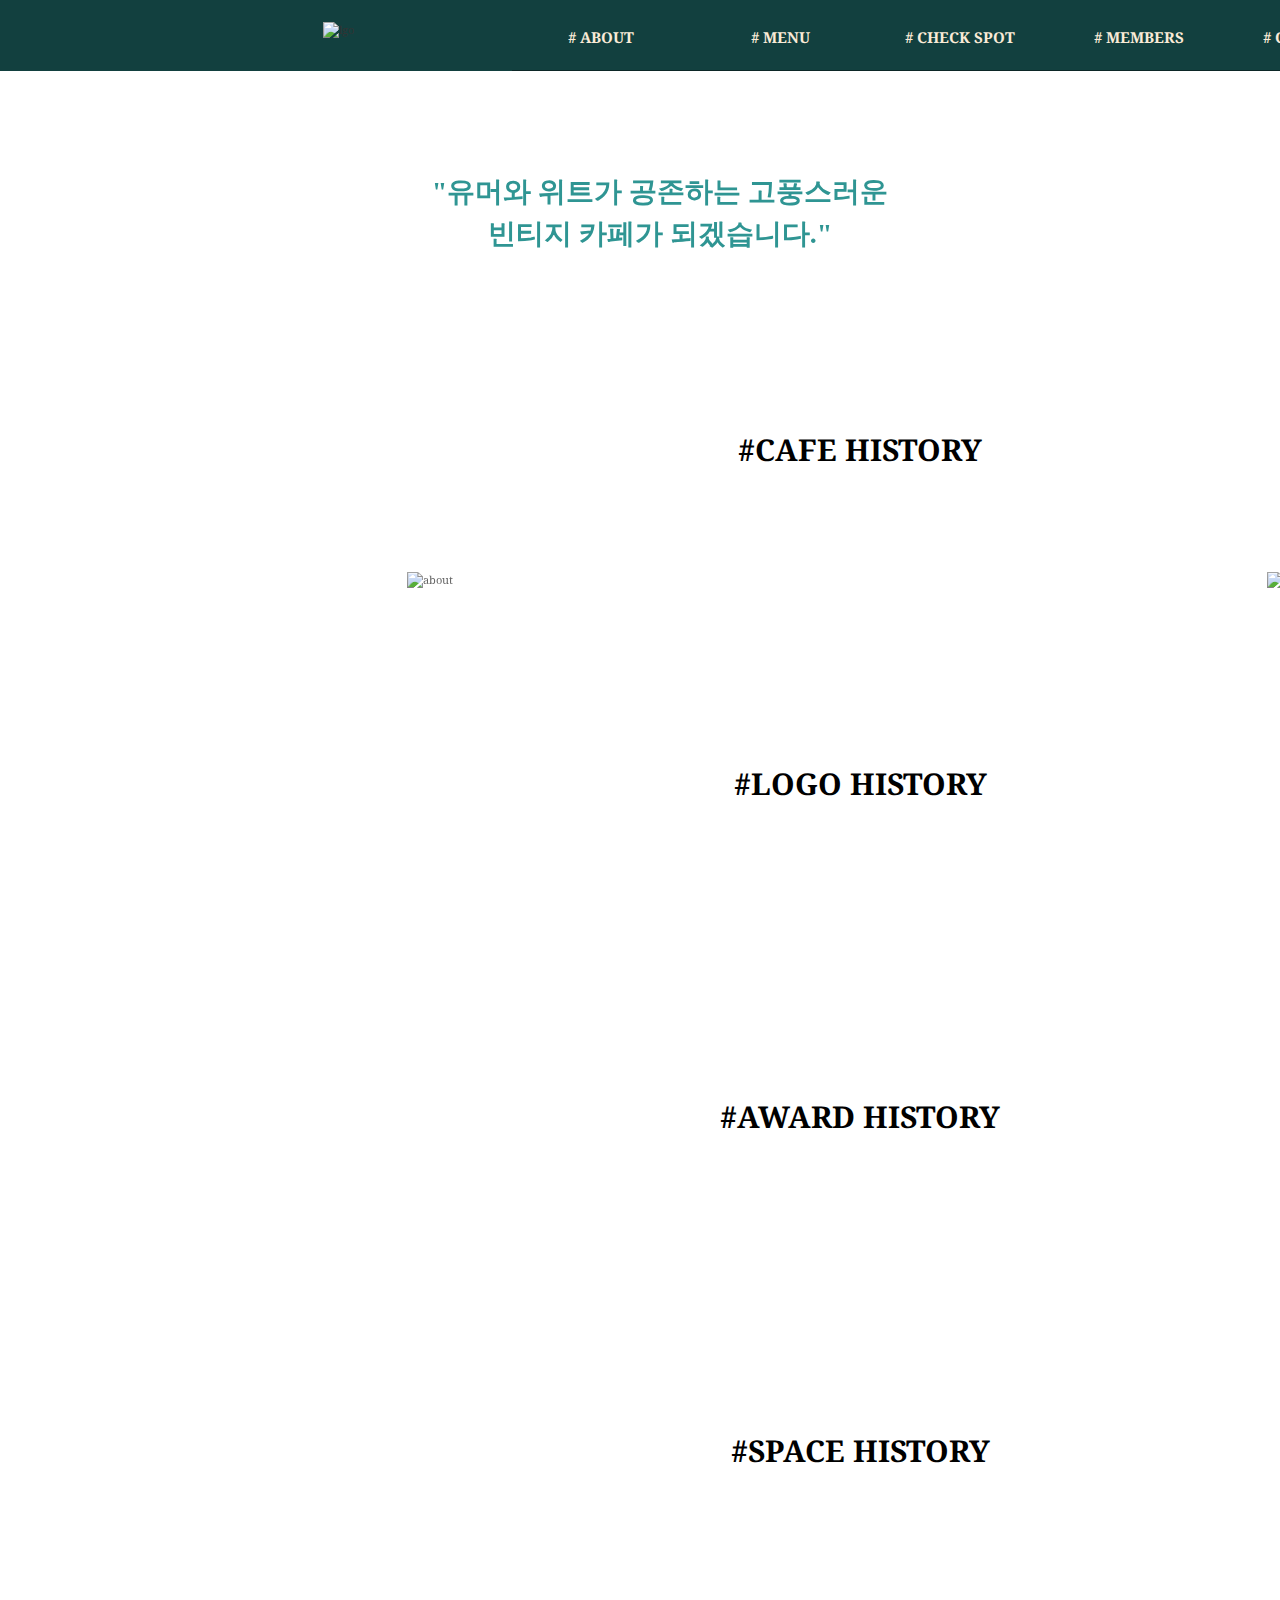
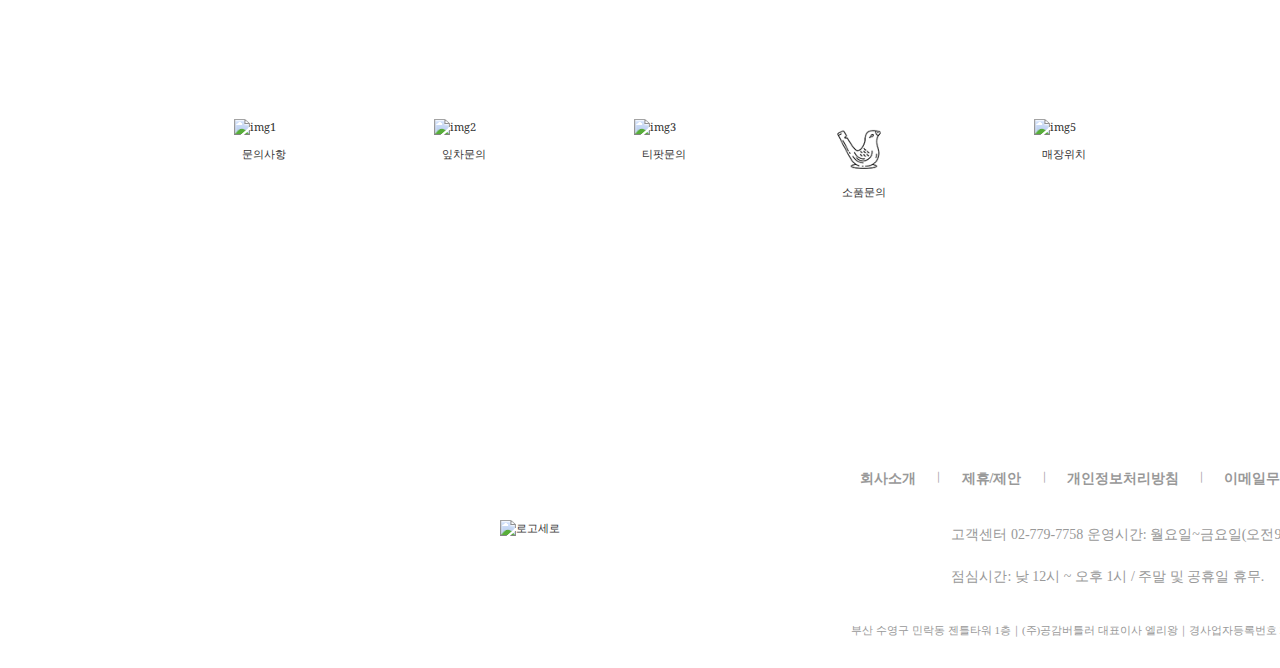
==== about.html @ f3aa339f "Add files via upload" ====
<!DOCTYPE html>
<html lang="en">

<head>
    <meta charset="UTF-8">
    <meta name="viewport" content="width=device-width, initial-scale=1.0">
    <title>CAFE ABOUT</title>
    <link rel="stylesheet" href="./css/about.css">

    <link rel="preconnect" href="https://fonts.googleapis.com">
    <link rel="preconnect" href="https://fonts.gstatic.com" crossorigin>
    <link href="https://fonts.googleapis.com/css2?family=Noto+Serif:ital,wght@0,100..900;1,100..900&display=swap"
        rel="stylesheet">

    <link href="https://cdn.jsdelivr.net/npm/swiper@11/swiper-bundle.min.css" rel="stylesheet">

    <link rel="stylesheet" href="https://cdn.jsdelivr.net/npm/swiper@11/swiper-bundle.min.css" />

    <link href="https://webfontworld.github.io/eulyoo/Eulyoo1945.css" rel="stylesheet">

    <link href="https://webfontworld.github.io/Noto/NotoSansKR.css" rel="stylesheet">
    <link href="https://unpkg.com/aos@2.3.1/dist/aos.css" rel="stylesheet">
    <link href="https://cdn.jsdelivr.net/npm/swiper@11/swiper-bundle.min.css" rel="stylesheet" />

    <link rel="stylesheet" href="path/to/sakura.min.css">
    <link rel="stylesheet" href="./css/sakura.css">
    <link href="aos.css" rel="stylesheet">

</head>

<header>
    <div class="top_bg">
        <div class="nav_bg">
            <a href="./index.html" class="logo_hori"><img src="./img/logo_hori.png" alt="lgo"></a>
            <ul class="nav">
                <li> <a href="./about.html"><b># ABOUT</b><span># 카페소개</span></a>
                    <ul class="sub">
                        <li><a href="./about.html">Cafe History</a></li>
                        <li><a href="./about.html">로고이야기</a></li>
                        <li><a href="./about.html">공간이야기</a></li>
                        <li><a href="./about.html">수상어워드</a></li>
                    </ul>
                </li>

                <li><a href="./menu.html"><b># MENU</b><span># 메뉴소개</span></a>
                    <ul class="sub">
                        <li><a href="./menu.html">Black Tea Type</a></li>
                        <li><a href="./menu.html">블랙 밀크티</a></li>
                        <li><a href="./menu.html">홍차 & 커피</a></li>
                        <li><a href="./menu.html">곁들임 디저트</a></li>
                    </ul>
                </li>

                <li><a href="./checkspot.html"><b># CHECK SPOT</b><span># 오늘 기분은?</span></a>
                    <ul class="sub">
                        <li><a href="./checkspot.html">Condition Check</a></li>
                        <li><a href="./checkspot.html">오늘 기분찾기</a></li>
                        <li><a href="./checkspot.html">카페제품 소개</a></li>
                    </ul>
                </li>

                <li><a href="./members.html"><b># MEMBERS</b><span># 멤버십</span></a>
                    <ul class="sub">
                        <li><a href="./members.html">Best Bennefit</a></li>
                        <li><a href="./members.html">멤버십 혜택</a></li>
                        <li><a href="./members.html">멤버십 뉴스</a></li>
                    </ul>
                </li>

                <li><a href="./community.html"><b># COMMUNITY</b><span># 커뮤니티</span></a>
                    <ul class="sub">
                        <li><a href="./community.html">News & Notice</a></li>
                        <li><a href="./community.html">원데이 클레스</a></li>
                        <li><a href="./community.html">티 하우스</a></li>
                    </ul>
                </li>
            </ul>
        </div>

    </div>

</header>


<body>



    <div class="text_h1" data-aos="fade-up" data-aos-duration="3000">
        <h1><span class="text_span">"유머와 위트가 공존하는 고풍스러운 <br>
                빈티지 카페가 되겠습니다."</span>
        </h1>
    </div>

    <div class="stain">

        <div class="text-container">
            <h1 class="stain_h1">#CAFE HISTORY</h1>
            <ul class="stain_ul_1">
                <li class="stain_li" data-aos="fade-up" data-aos-duration="3000"> <img src="./img/about2.jpg" alt="about"></li>
                <li class="stain_li" data-aos="fade-down" data-aos-duration="3000"> <img src="./img/about3.jpg" alt="about"></li>
            </ul>
            <h1 class="stain_h1">#LOGO HISTORY</h1>
            <ul class="stain_ul_2">
                <li class="stain_li" data-aos="fade-up" data-aos-duration="3000"> <img src="./img/about15.jpg" alt="about"></li>
                <li class="stain_li" data-aos="fade-down" data-aos-duration="3000"> <img src="./img/about16.jpg" alt="about"></li>
            </ul>
            <h1 class="stain_h1">#AWARD HISTORY</h1>
            <ul class="stain_ul_3">
                <li class="stain_li"data-aos="fade-up" data-aos-duration="3000"> <img src="./img/about12.jpg" alt="about"></li>

            </ul>

            <h1 class="stain_h1">#SPACE HISTORY</h1>
            <ul class="stain_ul_3">
                <li class="stain_li" data-aos="fade-down" data-aos-duration="3000"> <img src="./img/about14.jpg" alt="about"></li>
            </ul>
        </div>
    </div>

    <div class="intro">


    </div>

    <div class="illustration">
        <ul class="illustration_ul_1 ">
            <li class="illu_li"><a href=""><img src="./img/pan_100.png" alt="img1" class="img"> <br>
                    <p class="illU_p">문의사항</p>
                </a>
            </li>
            <li class="illu_li"> <a href=""><img src="./img/leaf_100.png" alt="img2" class="img"><br>
                    <p class="illU_p">잎차문의</p>
                </a>
            </li>
            <li class="illu_li"> <a href=""><img src="./img/pot_100.png" alt="img3" class="img"> <br>
                    <p class="illU_p">티팟문의</p>
                </a>
            </li>
            <li class="illu_li"> <a href=""><img src="./img/bird_100.png" alt="img_4" class="img"> <br>
                    <p class="illU_p">소품문의</p>
                </a>
            </li>
            <li class="illu_li"> <a href=""><img src="./img/castle_100.png" alt="img5" class="img"> <br>
                    <p class="illU_p">매장위치</p>
                </a>
            </li>
        </ul>
    </div>



    <footer>

        <div class="foot">


            <div class="logo_verti">
                <a href="#"><img src="./img/img/logo(veti).png" alt="로고세로"></a>
            </div>

            <div class="foot_text">
                <ul class="foot_intro">
                    <li><a href="#">회사소개</a></li>
                    <li class="rine_foot">｜</li>
                    <li><a href="#">제휴/제안</a></li>
                    <li class="rine_foot">｜</li>
                    <li class="rine_foot"><a href="#">개인정보처리방침</a></li>
                    <li class="rine_foot">｜</li>
                    <li><a href="#">이메일무단수집거부</a></li>
                    <li class="rine_foot">｜</li>
                    <li><a href="#">윤리규범 실천지침</a></li>
                </ul>

                <p class="foot_p"> 고객센터 02-779-7758 운영시간: 월요일~금요일(오전9시 ~ 오후23시),<br>
                    <br>
                    점심시간: 낮 12시 ~ 오후 1시 / 주말 및 공휴일 휴무.
                </p>
                <ul class="foot_end">
                    <li>부산 수영구 민락동 젠틀타워 1층</li>
                    <li>｜</li>
                    <li>(주)공감버틀러 대표이사 엘리왕</li>
                    <li>｜</li>
                    <li>경사업자등록번호 214-88-84534</li>
                    <li>｜</li>
                    <li>통신판매번호: 2020-서울종로-0966</li>
                </ul>

            </div>
            <div class="sns_icon">
                <ul class="sns_icon_ul">
                    <li><a href="#"><img src="./img/youtube_icon.png" alt="youtube"></a></li>
                    <li><a href="#"><img src="./img/insta_icon.png" alt="insta"></a></li>
                    <li><a href="#"><img src="./img/tweet_icon.png" alt="tweet"></a></li>
                    <li><a href="#"><img src="./img/facebook_icon.png" alt="face"></a></li>
                    <li><a href="#"><img src="./img/pin_icon.png" alt="pin"></a></li>
                </ul>
            </div>

        </div>


    </footer>
    <!-- Scripts -->
    <script src="https://unpkg.com/aos@2.3.1/dist/aos.js"></script>
    <script src="https://code.jquery.com/jquery-3.6.0.min.js"></script>
    <script src="./js/sakura.js"></script>
    <script src="https://cdn.jsdelivr.net/npm/swiper@11/swiper-bundle.min.js"></script>

    <script>
        // 메뉴
        $(function () {
            $(".nav> li").mouseenter(function () {
                $(this).children(".sub").stop().slideDown();
            })
            $(".nav> li").mouseleave(function () {
                $(this).children(".sub").stop().slideUp();
            });

            AOS.init({
                duration: 2000 // AOS 나타나는 속도
            });
        });

    </script>

</body>

</html>
---- css/about.css ----
/* font-family: "Noto Serif"; */
/* font-family: 'Eulyoo1945'; */
/* font-family: 'NotoSansKR'; */

* {
    margin: 0;
    padding: 0;
}

ul {
    list-style: none;
}

a {
    text-decoration: none;
    color: #333;
}

body {
    font-family: "Noto Serif";
    font-size: 11px;
    line-height: 1.5;
    color: #666;
    min-width: 1320px;
    position: relative;
    height: 100%;


}

/* -----돌아가는 텍스트---- */


/*-----------------해더시작--------------  */
header {
    width: 1920px;
    height: 71px;
    background-color: #12403F;
    position: relative;

}


/* 로고(가로), 메뉴 div 시작 */
.logo_hori {
    display: block;
    text-align: center;
    position: absolute;
    top: 32%;
    left: -21%;
}

.center_logo {
    display: block;
    text-align: center;

}


/* 메뉴 5개 */

.nav_bg {
    margin: auto;
    width: 897px;
    height: 70px;
    background-color: #12403F;
    display: -moz-box;
    display: -ms-flexbox;
    display: -webkit-box;
    display: flex;
    justify-content: space-between;
    position: relative;
    border-bottom: 1px solid #0C2727;

}

.nav_li {
    border-radius: 0px 10px 0px 10px;
}

/* top 로고 */
.top_logo {
    position: absolute;
    top: -81%;
    right: 105%;
}

/* nav 메뉴5개 시작 */
.nav {
    width: 1060px;
    display: -moz-box;
    display: -ms-flexbox;
    display: -webkit-box;
    display: flex;
    flex: 1;


}

.nav a {
    font-family: "Noto Serif";
    font-size: 15px;
    color: antiquewhite;
    position: relative;
    display: block;
    text-align: center;
    padding: 16px 0;

}

/* 호버시 한글로 변경되게 함 */

.nav>li {
    display: block;
    padding: 10px;
    width: 100%;
}

.nav>li:hover {
    background-color: #0C2727;
}

.nav span {
    font-family: 'Eulyoo1945';
    font-weight: bold;
    position: absolute;
    top: 0;
    left: 40px;
    text-wrap: nowrap;
    text-align: center;
    opacity: 0;
    padding: 16px 0px;
    font-family: 'Eulyoo1945';

}

.nav a:hover b {
    opacity: 0;
}

.nav a:hover span {
    opacity: 1;
}

/*------nav 끝----- */

/* 서브메뉴 꾸미기 */
.sub a {
    background-color: #12403F;
    color: antiquewhite;
    display: block;
    padding: 20px;
    font-size: 14px;
    text-align: center;
    border-top: 1px solid rgba(255, 255, 255, 0.2);
    border-bottom: 1px solid rgba(0, 0, 0, 0.4);
}

.sub a:hover {
    background-color: #0C2727;
}

/* 서브메뉴 띄우기, 없애기 */
.sub {
    position: absolute;
    top: 100%;
    left: 0px;
    width: 100%;
    display: none;
    border-radius: 0px 0 15px 15px;
}

.nav>li {
    position: relative;
}

/* top_bn */

.top_bn {
    width: 1320px;
    margin: auto;
    color: antiquewhite;
    padding-top: 250px;
    z-index: -1;
}

.h1_bt_2 {
    width: 80px;
    height: 20px;
    border-radius: 50px 50px 50px 50px;
    font-size: 100px;
    background-color: #12403F;
    padding: 5px 20px;
    margin-left: 430px;
    position: absolute;
    top: 120%;
    right: -70%;

}

.h1_bt_2:hover {
    background-color: #0C2727;
    border: 1px solid antiquewhite;


}

.text_span {
    color: #2f9593;
}

.top_h1 {
    margin: -45% 0 20px 0;
    padding-left: 250px;
    font-family: 'Eulyoo1945';
    font-weight: bold;
    color: antiquewhite;
}

.bn_text {
    margin: 0 330px 20px 0px;
    text-align: center;
}

.h1_bt {
    width: 80px;
    height: 20px;
    border-radius: 50px 50px 50px 50px;
    font-size: 100px;
    background-color: #12403F;
    padding: 5px 20px;
    margin-left: 430px;
}

.h1_bt:hover {
    border: 1px solid antiquewhite;
    background-color: #0C2727;
}

h6 {
    font-size: 12px;
    color: antiquewhite;
    text-align: center;

}

.top_h1,
.bn_text {
    animation: smoke 4s ease-in-out infinite;
}

@keyframes smoke {
    0% {
        opacity: 1;
        transform: translateY(0) scale(1);
        filter: blur(0);
    }

    50% {
        opacity: 0.5;
        transform: translateY(-20px) scale(1.1);
        filter: blur(2px);
    }

    100% {
        opacity: 0;
        transform: translateY(-40px) scale(1.2);
        filter: blur(4px);
    }
}

/*-------------해더끝---------------  */


/* 글자올라가는 효과 커피자국 배경 */

.text_h1 {
    margin: 100px auto;
    text-align: center;
    font-family: 'Eulyoo1945';
    font-size: 14px;
    font-family: 600;
    color: #000;
    z-index: -1;
}


.text-container {
    /* overflow: hidden;
    height: 100%;
    width: 1300px;
    display: flex;
    flex-direction: column;
    align-items: flex-start;
    font-family: 'Eulyoo1945';
    font-size: 15px;
    font-family: 600;
    color: #000; */
}

.stain_h1 {
    color: #000;
    font-size: 30px;
    text-align: center;
    margin-top: 10%;
}

.stain {
    margin: auto;
    width: 1720px;
}

.stain_ul_1,
.stain_ul_2,
.stain_ul_3 {
    margin: auto;
    display: -moz-box;
    display: -ms-flexbox;
    display: -webkit-box;
    display: flex;
    justify-content: space-around;
    padding-top: 100px;
}

.text-container p {
    margin: 0;
    transform: translateY(100%);
    opacity: 0;
    animation: slide-up 1s forwards;
}

[data-aos][data-aos][data-aos-delay="3500"].aos-animate {
    transition-delay: 3.5s;
}

[data-aos][data-aos][data-aos-delay="4000"].aos-animate {
    transition-delay: 4s;
}

[data-aos][data-aos][data-aos-delay="4500"].aos-animate {
    transition-delay: 4.5s;
}

[data-aos][data-aos][data-aos-delay="5000"].aos-animate {
    transition-delay: 5s;
}


/* Animation delay classes */
/* .delay-1 {
    animation-delay: 0.5s;
}

.delay-2 {
    animation-delay: 1s;
}

.delay-3 {
    animation-delay: 1.5s;
}

.delay-4 {
    animation-delay: 2s;
}

.delay-5 {
    animation-delay: 2.5s;
}

.delay-6 {
    animation-delay: 3s;
}

.delay-7 {
    animation-delay: 3.5s;
}

.delay-8 {
    animation-delay: 4s;
}

.delay-9 {
    animation-delay: 4.5s;
}

.delay-10 {
    animation-delay: 5s;
}

@keyframes slide-up {
    0% {
        transform: translateY(100%);
        opacity: 0;
    }

    100% {
        transform: translateY(0%);
        opacity: 1;
    }
} */

/* 블랙티 재료 소개----------- */


.intro {
    margin: auto;
}

.intro_dl {
    display: -webkit-box;
    display: -moz-box;
    display: -ms-flexbox;
    display: flex;
}

.intro_dt {
    display: block;
}




.illustration {
    margin: 80px auto;
    padding-top: 50px;
    width: 1000px;
    height: 100%;


}

.illustration_ul_1 {
    display: -moz-box;
    display: -ms-flexbox;
    display: flex;
    justify-content: space-around;
    list-style-type: none;
}

.illu_li {
    margin-bottom: 20px;
    position: relative;
}

.illU_p {
    padding: 10px 0 0 8px;
}


.img {
    width: 50px;
    transition: transform 0.3s ease-in-out;
}

.illu_li:hover .img {
    transform: translateY(-20%);
}



/*-------------풋터 시작------------- */
footer {
    background: url(../img/foot_bg.png) no-repeat;
    width: 1920px;
    height: 400px;
    margin: -240px auto;
}

/*  로고,텍스트 감싼 div */
.foot {
    width: 1320px;
    margin: 15% auto;
    color: #999;
    font-family: 'NotoSansKR';
    display: -moz-box;
    display: -ms-flexbox;
    display: -webkit-box;
    display: flex;
    justify-content: space-between;
    align-items: center;
    position: relative;

}

.logo_verti {
    padding: 150px 0 0 200px;

}

.foot_text {
    padding: 200px 100px 0 0;
}


/* -------sns 아이콘들-------- */
.sns_icon {
    opacity: 100%;
    position: absolute;
    top: 12%;
    left: 90%;

}

.sns_icon_ul {
    display: -moz-box;
    display: -ms-flexbox;
    display: -webkit-box;
    display: flex;

}

.sns_icon_ul>li {
    padding-left: 20px;
}


/* 회사소개,제휴/제안 등등 */
.foot_intro {
    display: -moz-box;
    display: -ms-flexbox;
    display: -webkit-box;
    display: flex;
    justify-content: space-around;

}

.foot_intro a {
    font-size: 14px;
    color: #999;
    font-weight: bold;
}

.foot_intro a:hover {
    border-bottom: 1px solid #666;
}

/*  부산수영구 민락동 젠틀타워 1층 */
.foot_end {
    display: -moz-box;
    display: -ms-flexbox;
    display: -webkit-box;
    display: flex;
    justify-content: space-between;
}

.foot_end a {
    color: #999;
    padding-top: 20px;

}

/*  고객센터등등 */
.foot_p {
    display: block;
    margin: 35px 0px 35px 100px;
    font-size: 14px;
}
---- css/sakura.css ----
/*!
 * Sakura.js 1.1.1
 * Vanilla JS version of jQuery-Sakura: Make it rain sakura petals.
 * https://github.com/jhammann/sakura
 *
 * Copyright 2019-2019 Jeroen Hammann
 *
 * Released under the MIT License
 *
 * Released on: September 4, 2019
 */
@-webkit-keyframes fall {
  0% {
    opacity: 0.9;
    top: 0; }
  100% {
    opacity: 0.2;
    top: 100%; } }

@keyframes fall {
  0% {
    opacity: 0.9;
    top: 0; }
  100% {
    opacity: 0.2;
    top: 100%; } }

@-webkit-keyframes blow-soft-left {
  0% {
    margin-left: 0; }
  100% {
    margin-left: -50%; } }

@keyframes blow-soft-left {
  0% {
    margin-left: 0; }
  100% {
    margin-left: -50%; } }

@-webkit-keyframes blow-medium-left {
  0% {
    margin-left: 0; }
  100% {
    margin-left: -100%; } }

@keyframes blow-medium-left {
  0% {
    margin-left: 0; }
  100% {
    margin-left: -100%; } }

@-webkit-keyframes blow-soft-right {
  0% {
    margin-left: 0; }
  100% {
    margin-left: 50%; } }

@keyframes blow-soft-right {
  0% {
    margin-left: 0; }
  100% {
    margin-left: 50%; } }

@-webkit-keyframes blow-medium-right {
  0% {
    margin-left: 0; }
  100% {
    margin-left: 100%; } }

@keyframes blow-medium-right {
  0% {
    margin-left: 0; }
  100% {
    margin-left: 100%; } }

@-webkit-keyframes sway-0 {
  0% {
    -webkit-transform: rotate(-5deg);
    transform: rotate(-5deg); }
  40% {
    -webkit-transform: rotate(28deg);
    transform: rotate(28deg); }
  100% {
    -webkit-transform: rotate(3deg);
    transform: rotate(3deg); } }

@keyframes sway-0 {
  0% {
    -webkit-transform: rotate(-5deg);
    transform: rotate(-5deg); }
  40% {
    -webkit-transform: rotate(28deg);
    transform: rotate(28deg); }
  100% {
    -webkit-transform: rotate(3deg);
    transform: rotate(3deg); } }

@-webkit-keyframes sway-1 {
  0% {
    -webkit-transform: rotate(10deg);
    transform: rotate(10deg); }
  40% {
    -webkit-transform: rotate(43deg);
    transform: rotate(43deg); }
  100% {
    -webkit-transform: rotate(15deg);
    transform: rotate(15deg); } }

@keyframes sway-1 {
  0% {
    -webkit-transform: rotate(10deg);
    transform: rotate(10deg); }
  40% {
    -webkit-transform: rotate(43deg);
    transform: rotate(43deg); }
  100% {
    -webkit-transform: rotate(15deg);
    transform: rotate(15deg); } }

@-webkit-keyframes sway-2 {
  0% {
    -webkit-transform: rotate(15deg);
    transform: rotate(15deg); }
  40% {
    -webkit-transform: rotate(56deg);
    transform: rotate(56deg); }
  100% {
    -webkit-transform: rotate(22deg);
    transform: rotate(22deg); } }

@keyframes sway-2 {
  0% {
    -webkit-transform: rotate(15deg);
    transform: rotate(15deg); }
  40% {
    -webkit-transform: rotate(56deg);
    transform: rotate(56deg); }
  100% {
    -webkit-transform: rotate(22deg);
    transform: rotate(22deg); } }

@-webkit-keyframes sway-3 {
  0% {
    -webkit-transform: rotate(25deg);
    transform: rotate(25deg); }
  40% {
    -webkit-transform: rotate(74deg);
    transform: rotate(74deg); }
  100% {
    -webkit-transform: rotate(37deg);
    transform: rotate(37deg); } }

@keyframes sway-3 {
  0% {
    -webkit-transform: rotate(25deg);
    transform: rotate(25deg); }
  40% {
    -webkit-transform: rotate(74deg);
    transform: rotate(74deg); }
  100% {
    -webkit-transform: rotate(37deg);
    transform: rotate(37deg); } }

@-webkit-keyframes sway-4 {
  0% {
    -webkit-transform: rotate(40deg);
    transform: rotate(40deg); }
  40% {
    -webkit-transform: rotate(68deg);
    transform: rotate(68deg); }
  100% {
    -webkit-transform: rotate(25deg);
    transform: rotate(25deg); } }

@keyframes sway-4 {
  0% {
    -webkit-transform: rotate(40deg);
    transform: rotate(40deg); }
  40% {
    -webkit-transform: rotate(68deg);
    transform: rotate(68deg); }
  100% {
    -webkit-transform: rotate(25deg);
    transform: rotate(25deg); } }

@-webkit-keyframes sway-5 {
  0% {
    -webkit-transform: rotate(50deg);
    transform: rotate(50deg); }
  40% {
    -webkit-transform: rotate(78deg);
    transform: rotate(78deg); }
  100% {
    -webkit-transform: rotate(40deg);
    transform: rotate(40deg); } }

@keyframes sway-5 {
  0% {
    -webkit-transform: rotate(50deg);
    transform: rotate(50deg); }
  40% {
    -webkit-transform: rotate(78deg);
    transform: rotate(78deg); }
  100% {
    -webkit-transform: rotate(40deg);
    transform: rotate(40deg); } }

@-webkit-keyframes sway-6 {
  0% {
    -webkit-transform: rotate(65deg);
    transform: rotate(65deg); }
  40% {
    -webkit-transform: rotate(92deg);
    transform: rotate(92deg); }
  100% {
    -webkit-transform: rotate(58deg);
    transform: rotate(58deg); } }

@keyframes sway-6 {
  0% {
    -webkit-transform: rotate(65deg);
    transform: rotate(65deg); }
  40% {
    -webkit-transform: rotate(92deg);
    transform: rotate(92deg); }
  100% {
    -webkit-transform: rotate(58deg);
    transform: rotate(58deg); } }

@-webkit-keyframes sway-7 {
  0% {
    -webkit-transform: rotate(72deg);
    transform: rotate(72deg); }
  40% {
    -webkit-transform: rotate(118deg);
    transform: rotate(118deg); }
  100% {
    -webkit-transform: rotate(68deg);
    transform: rotate(68deg); } }

@keyframes sway-7 {
  0% {
    -webkit-transform: rotate(72deg);
    transform: rotate(72deg); }
  40% {
    -webkit-transform: rotate(118deg);
    transform: rotate(118deg); }
  100% {
    -webkit-transform: rotate(68deg);
    transform: rotate(68deg); } }

@-webkit-keyframes sway-8 {
  0% {
    -webkit-transform: rotate(94deg);
    transform: rotate(94deg); }
  40% {
    -webkit-transform: rotate(136deg);
    transform: rotate(136deg); }
  100% {
    -webkit-transform: rotate(82deg);
    transform: rotate(82deg); } }

@keyframes sway-8 {
  0% {
    -webkit-transform: rotate(94deg);
    transform: rotate(94deg); }
  40% {
    -webkit-transform: rotate(136deg);
    transform: rotate(136deg); }
  100% {
    -webkit-transform: rotate(82deg);
    transform: rotate(82deg); } }

.sakura {
  pointer-events: none;
  position: absolute; }
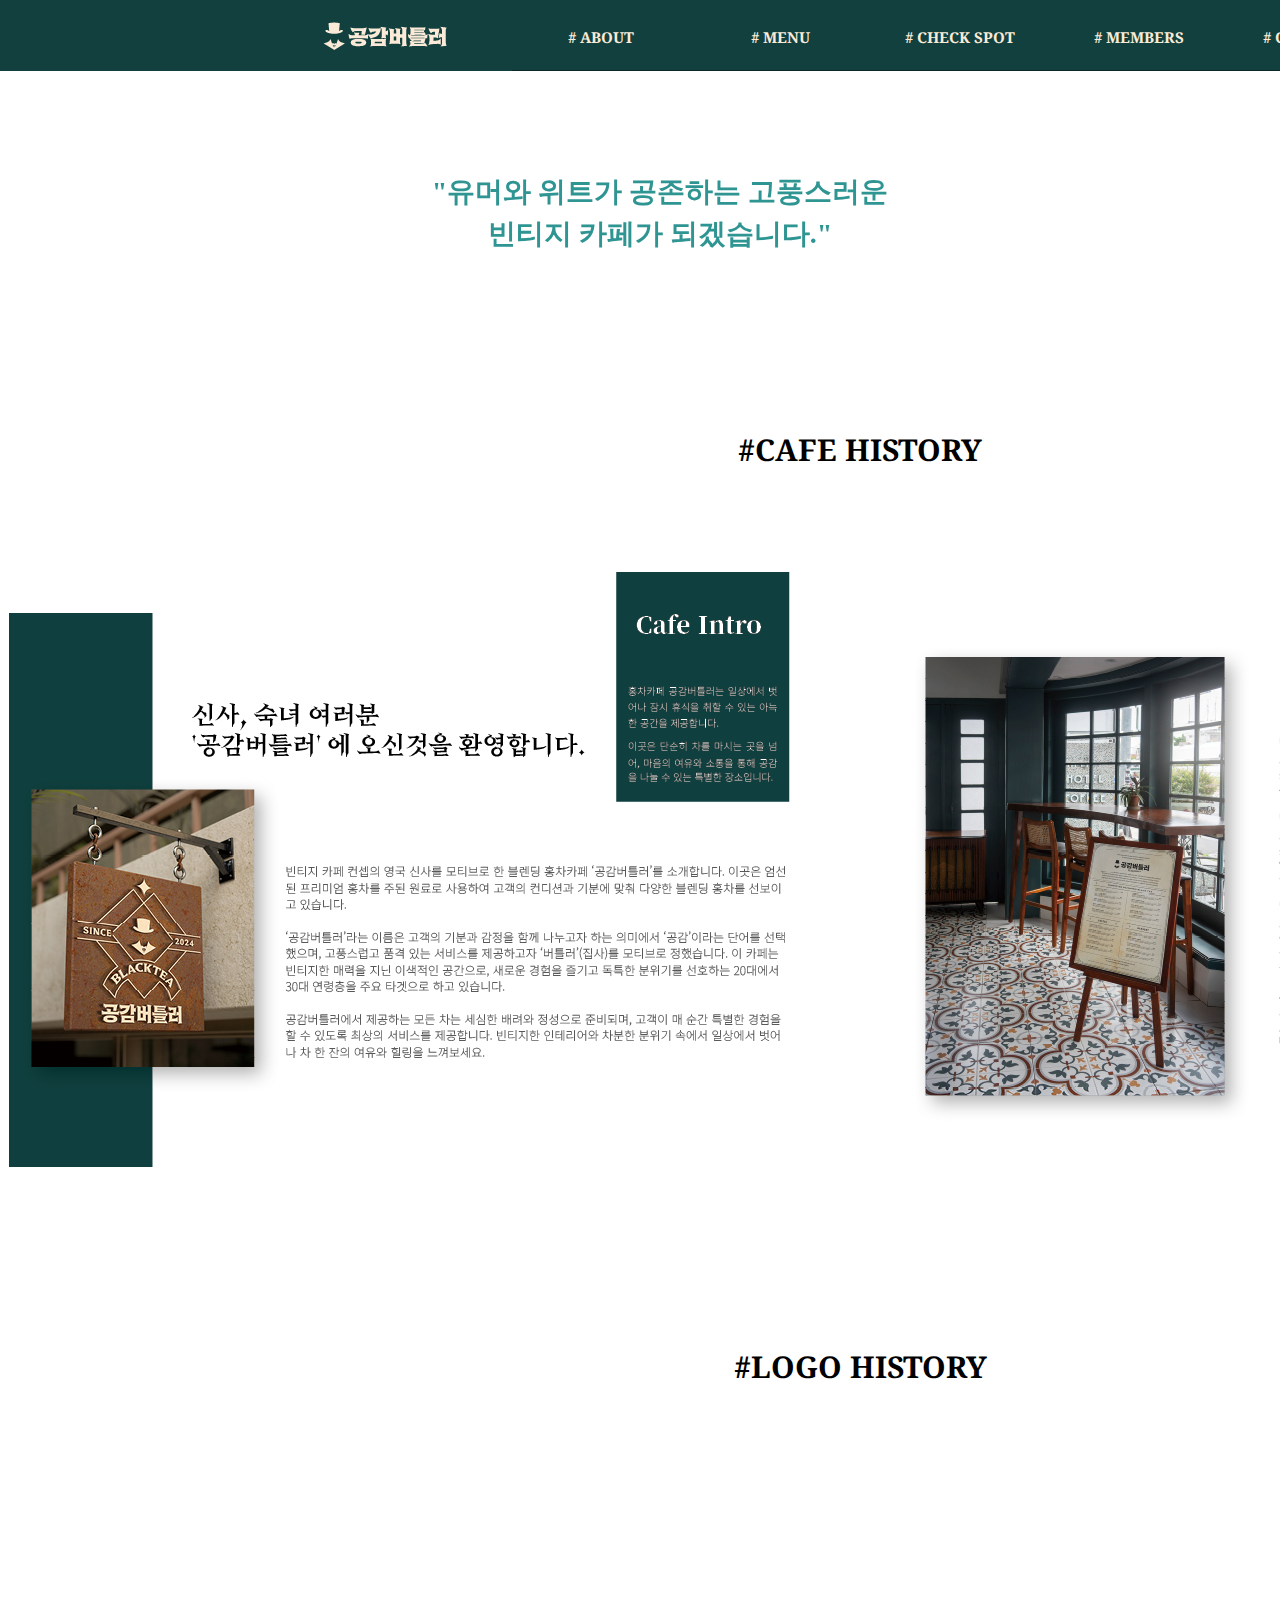
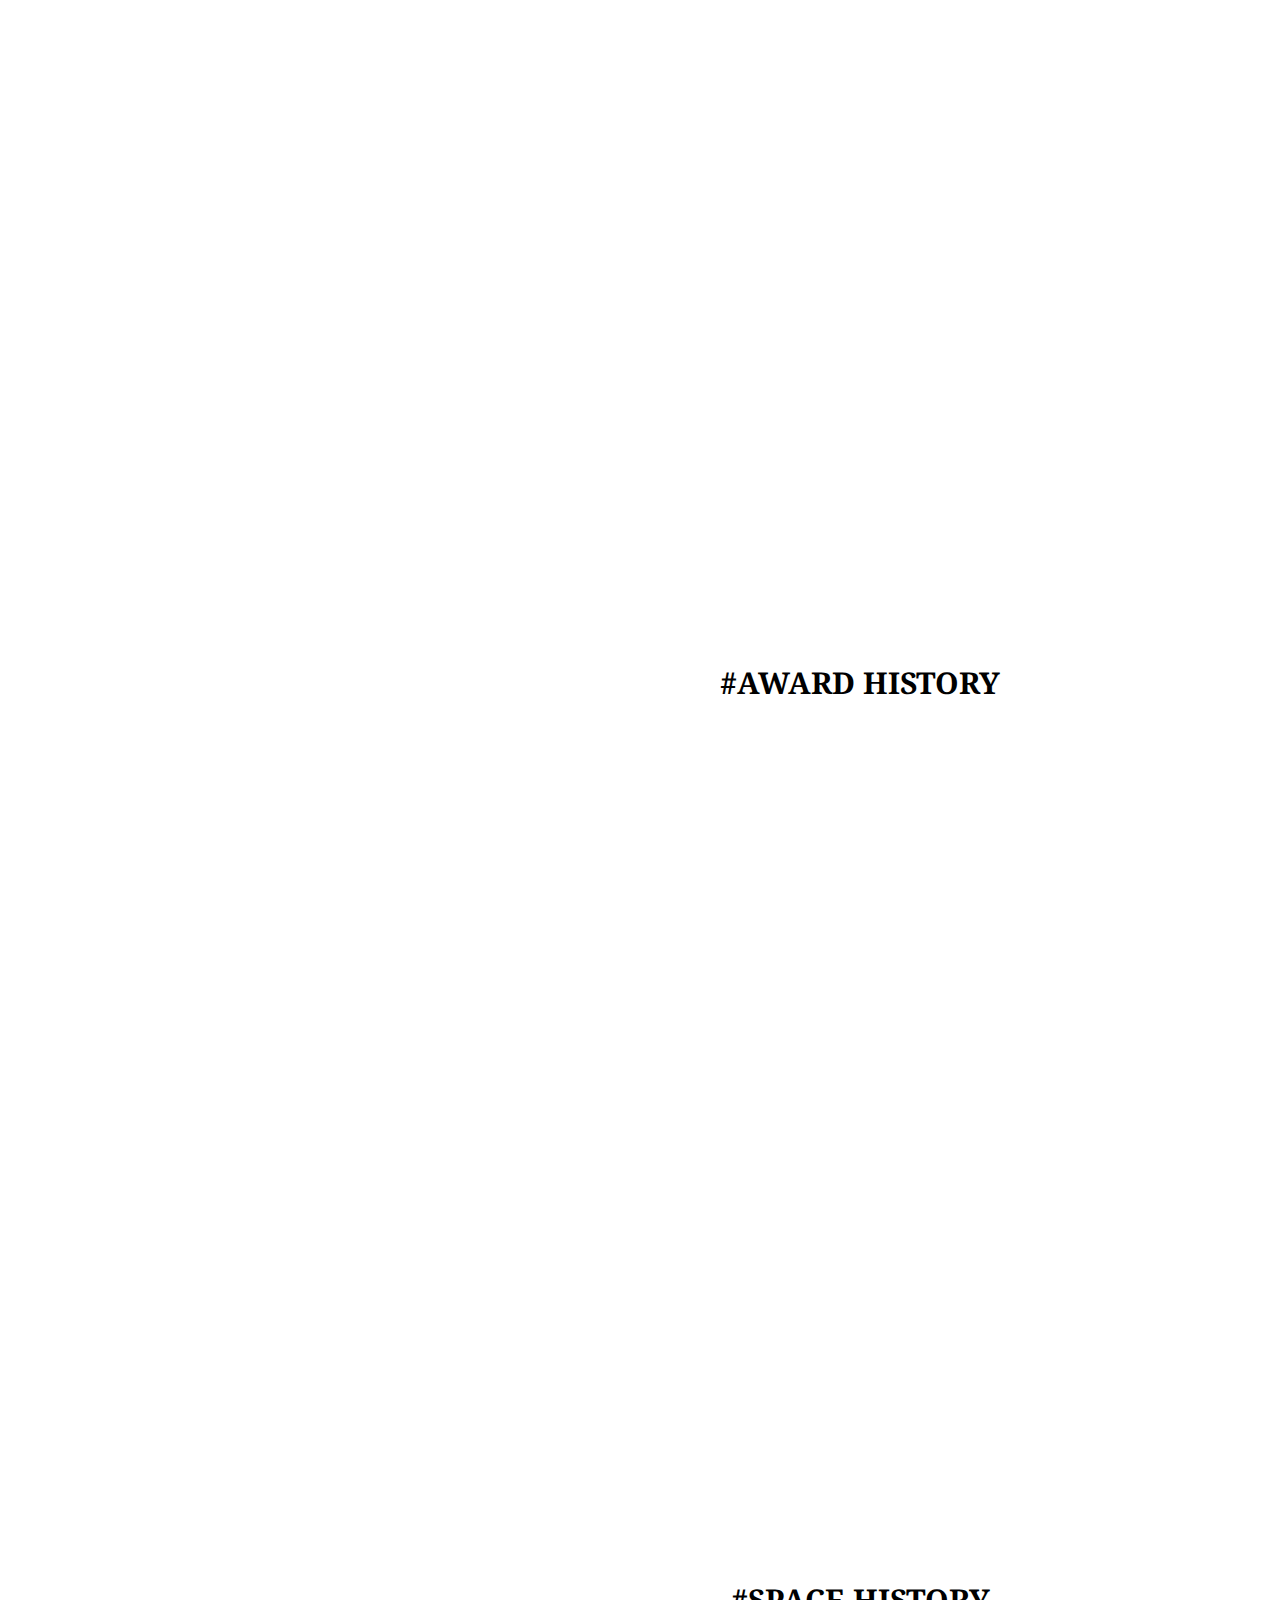
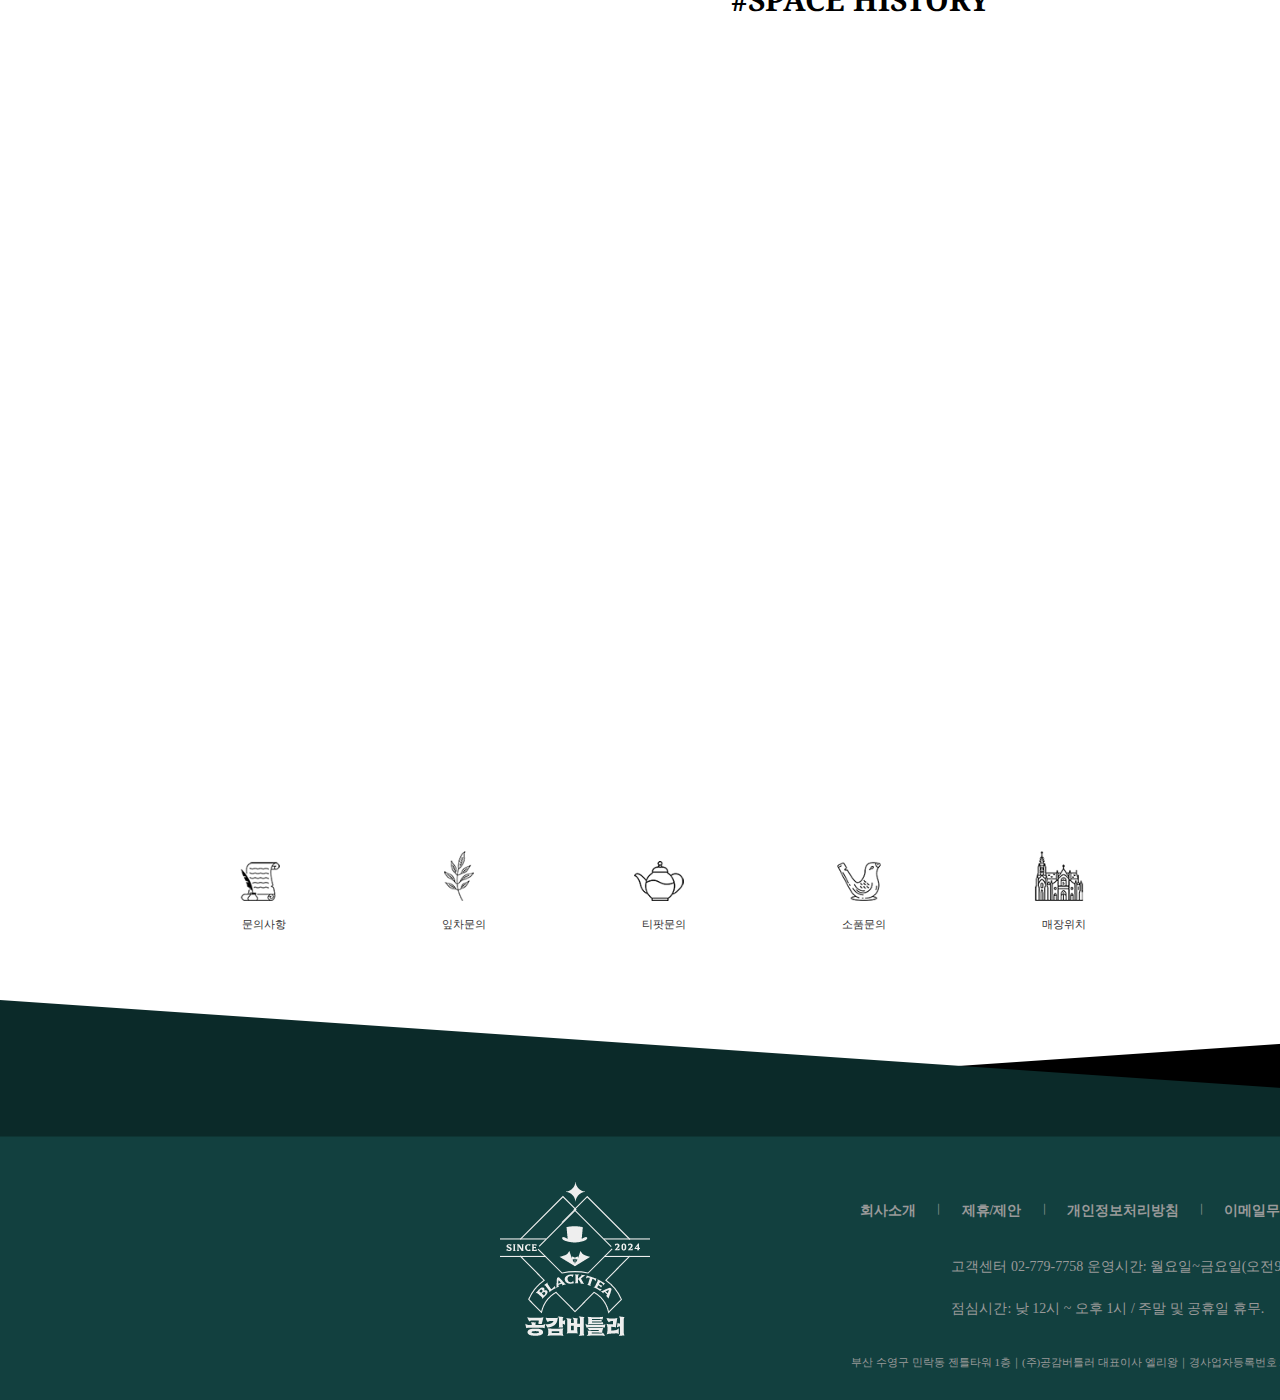
==== commit de293645: "Add files via upload" ====
--- a/about.html
+++ b/about.html
@@ -156,7 +156,7 @@
 
 
             <div class="logo_verti">
-                <a href="#"><img src="./img/img/logo(veti).png" alt="로고세로"></a>
+                <a href="#"><img src="./img/logo(veti).png" alt="로고세로"></a>
             </div>
 
             <div class="foot_text">
